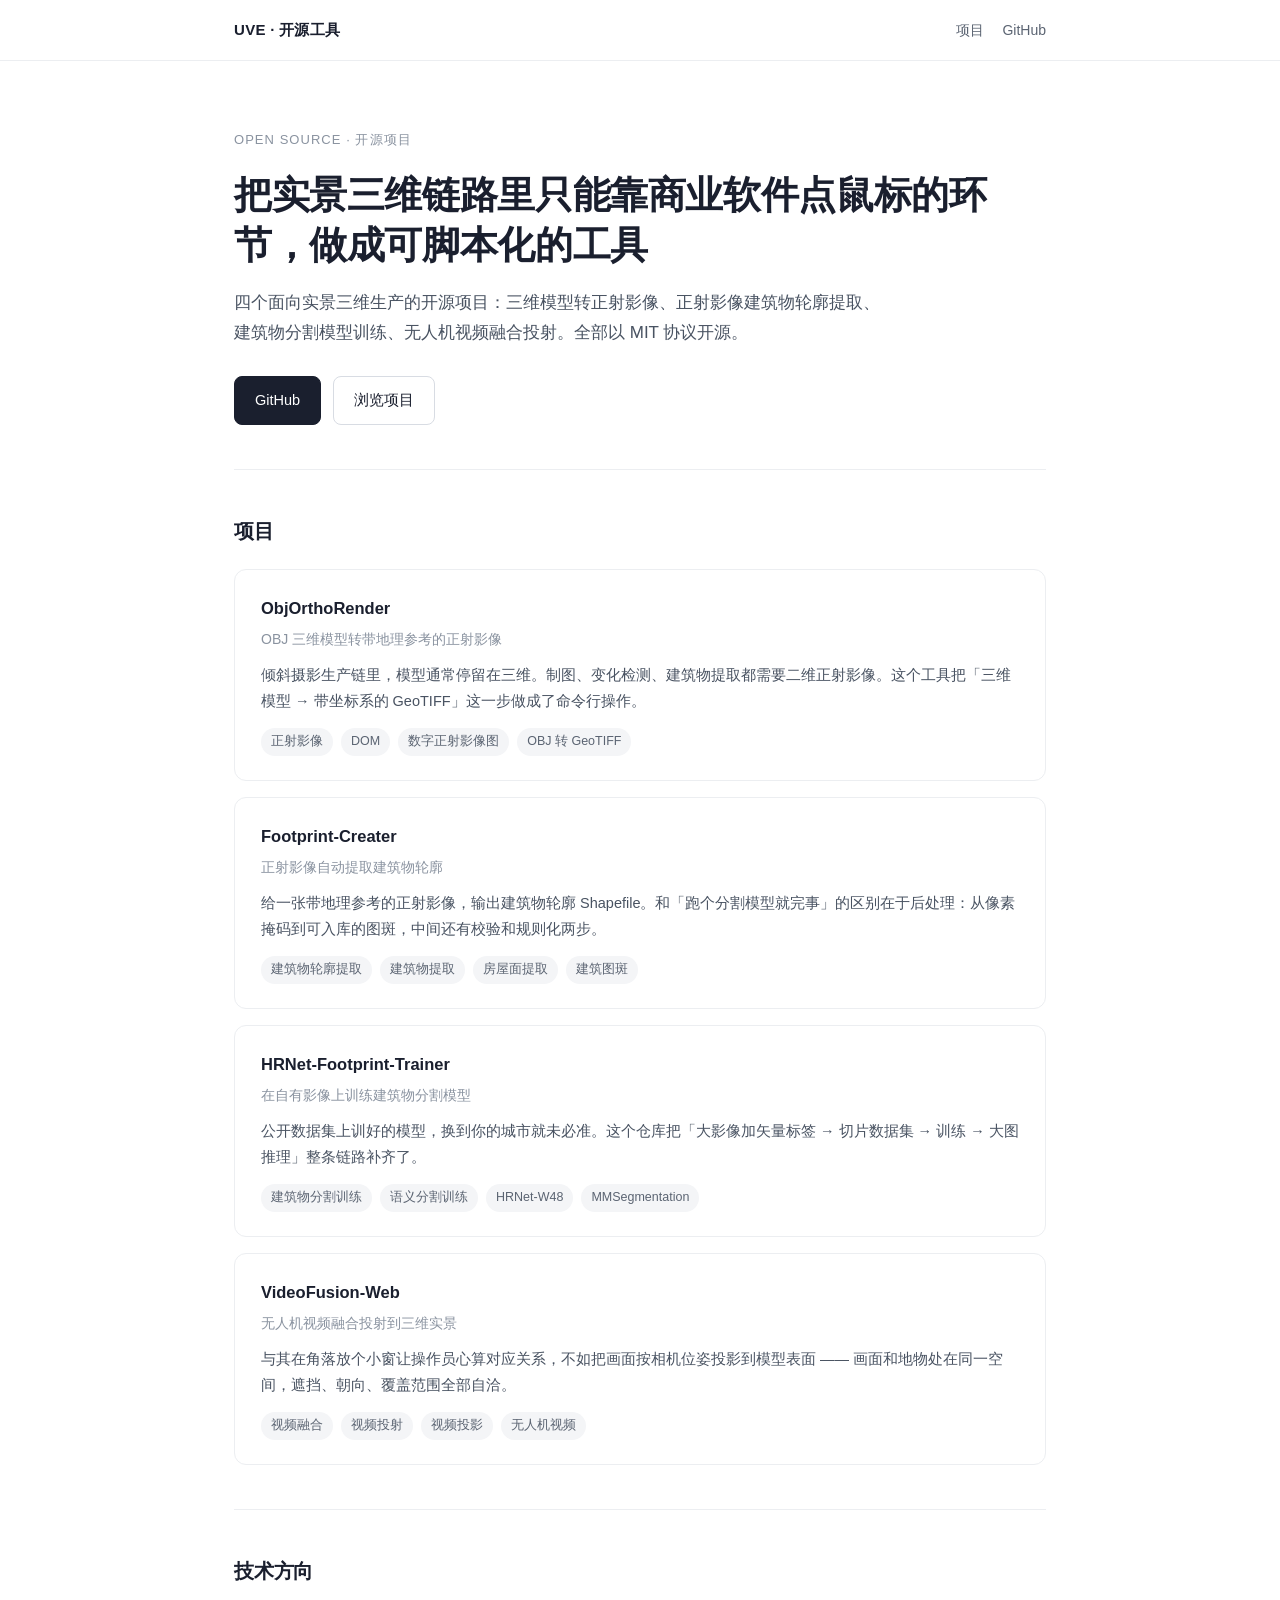
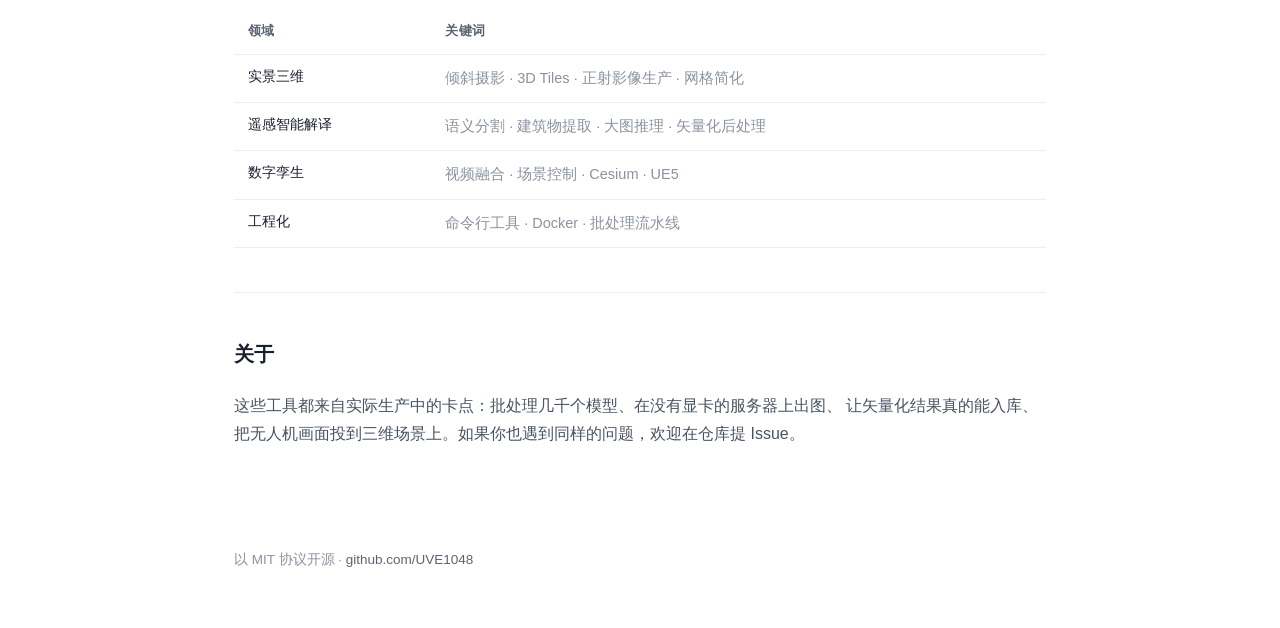
==== index.html @ 940e86a8 "Add project site: hub and 4 project pages with sitemap and structured data" ====
<!DOCTYPE html>
<html lang="zh-CN">
<head>
<meta charset="utf-8">
<meta name="viewport" content="width=device-width,initial-scale=1">
<title>UVE · 三维 GIS、摄影测量与遥感影像处理开源工具</title>
<meta name="description" content="三维 GIS、摄影测量与遥感影像处理的开源工具：OBJ 模型转正射影像、正射影像建筑物轮廓提取、建筑物分割模型训练、无人机视频融合投射。全部 MIT 开源。">
<meta name="keywords" content="正射影像, DOM, 建筑物轮廓提取, 建筑物提取, 遥感影像, 语义分割, HRNet, 视频融合, 数字孪生, 倾斜摄影, 实景三维, GIS, 摄影测量, orthophoto, building footprint, digital twin">
<meta name="author" content="UVE">
<link rel="canonical" href="https://uve1048.github.io/">
<meta property="og:type" content="website">
<meta property="og:site_name" content="UVE · 三维 GIS 与遥感开源工具">
<meta property="og:title" content="UVE · 三维 GIS、摄影测量与遥感影像处理开源工具">
<meta property="og:description" content="三维 GIS、摄影测量与遥感影像处理的开源工具：OBJ 模型转正射影像、正射影像建筑物轮廓提取、建筑物分割模型训练、无人机视频融合投射。全部 MIT 开源。">
<meta property="og:url" content="https://uve1048.github.io/">
<meta property="og:image" content="https://raw.githubusercontent.com/UVE1048/ObjOrthoRender/main/assets/social-preview.png">
<meta name="twitter:card" content="summary_large_image">
<meta name="twitter:title" content="UVE · 三维 GIS、摄影测量与遥感影像处理开源工具">
<meta name="twitter:description" content="三维 GIS、摄影测量与遥感影像处理的开源工具：OBJ 模型转正射影像、正射影像建筑物轮廓提取、建筑物分割模型训练、无人机视频融合投射。全部 MIT 开源。">
<meta name="twitter:image" content="https://raw.githubusercontent.com/UVE1048/ObjOrthoRender/main/assets/social-preview.png">
<link rel="stylesheet" href="/style.css">
<script type="application/ld+json">{"@context": "https://schema.org", "@type": "CollectionPage", "name": "UVE · 三维 GIS 与遥感开源工具", "description": "三维 GIS、摄影测量与遥感影像处理的开源工具：OBJ 模型转正射影像、正射影像建筑物轮廓提取、建筑物分割模型训练、无人机视频融合投射。全部 MIT 开源。", "url": "https://uve1048.github.io/", "hasPart": [{"@type": "SoftwareApplication", "name": "ObjOrthoRender", "url": "https://uve1048.github.io/obj-ortho-render/"}, {"@type": "SoftwareApplication", "name": "Footprint-Creater", "url": "https://uve1048.github.io/footprint-creater/"}, {"@type": "SoftwareApplication", "name": "HRNet-Footprint-Trainer", "url": "https://uve1048.github.io/hrnet-footprint-trainer/"}, {"@type": "SoftwareApplication", "name": "VideoFusion-Web", "url": "https://uve1048.github.io/video-fusion-web/"}]}</script>
</head>
<body style="--accent:#1a56db">
<header class="top"><div class="wrap">
<a class="brand" href="/">UVE · 开源工具</a>
<nav>
<a href="/#projects">项目</a>
<a href="https://github.com/UVE1048">GitHub</a>
</nav>
</div></header>
<div class="wrap">
  <div class="hero">
    <span class="eyebrow">Open Source · 开源项目</span>
    <h1>把实景三维链路里只能靠商业软件点鼠标的环节，做成可脚本化的工具</h1>
    <p class="lede">四个面向实景三维生产的开源项目：三维模型转正射影像、正射影像建筑物轮廓提取、
    建筑物分割模型训练、无人机视频融合投射。全部以 MIT 协议开源。</p>
    <div class="btnrow">
      <a class="btn primary" href="https://github.com/UVE1048">GitHub</a>
      <a class="btn" href="#projects">浏览项目</a>
    </div>
  </div>

  <section id="projects">
    <h2>项目</h2>
    <div class="cards">
    <a class="card" href="/obj-ortho-render/">
      <div class="t">ObjOrthoRender</div>
      <div class="s">OBJ 三维模型转带地理参考的正射影像</div>
      <p class="d">倾斜摄影生产链里，模型通常停留在三维。制图、变化检测、建筑物提取都需要二维正射影像。这个工具把「三维模型 → 带坐标系的 GeoTIFF」这一步做成了命令行操作。</p>
      <div class="tags"><span>正射影像</span><span> DOM</span><span> 数字正射影像图</span><span> OBJ 转 GeoTIFF</span></div>
    </a>
    <a class="card" href="/footprint-creater/">
      <div class="t">Footprint-Creater</div>
      <div class="s">正射影像自动提取建筑物轮廓</div>
      <p class="d">给一张带地理参考的正射影像，输出建筑物轮廓 Shapefile。和「跑个分割模型就完事」的区别在于后处理：从像素掩码到可入库的图斑，中间还有校验和规则化两步。</p>
      <div class="tags"><span>建筑物轮廓提取</span><span> 建筑物提取</span><span> 房屋面提取</span><span> 建筑图斑</span></div>
    </a>
    <a class="card" href="/hrnet-footprint-trainer/">
      <div class="t">HRNet-Footprint-Trainer</div>
      <div class="s">在自有影像上训练建筑物分割模型</div>
      <p class="d">公开数据集上训好的模型，换到你的城市就未必准。这个仓库把「大影像加矢量标签 → 切片数据集 → 训练 → 大图推理」整条链路补齐了。</p>
      <div class="tags"><span>建筑物分割训练</span><span> 语义分割训练</span><span> HRNet-W48</span><span> MMSegmentation</span></div>
    </a>
    <a class="card" href="/video-fusion-web/">
      <div class="t">VideoFusion-Web</div>
      <div class="s">无人机视频融合投射到三维实景</div>
      <p class="d">与其在角落放个小窗让操作员心算对应关系，不如把画面按相机位姿投影到模型表面 —— 画面和地物处在同一空间，遮挡、朝向、覆盖范围全部自洽。</p>
      <div class="tags"><span>视频融合</span><span> 视频投射</span><span> 视频投影</span><span> 无人机视频</span></div>
    </a>
    </div>
  </section>

  <section>
    <h2>技术方向</h2>
    <table>
      <thead><tr><th>领域</th><th>关键词</th></tr></thead>
      <tbody>
        <tr><td>实景三维</td><td>倾斜摄影 · 3D Tiles · 正射影像生产 · 网格简化</td></tr>
        <tr><td>遥感智能解译</td><td>语义分割 · 建筑物提取 · 大图推理 · 矢量化后处理</td></tr>
        <tr><td>数字孪生</td><td>视频融合 · 场景控制 · Cesium · UE5</td></tr>
        <tr><td>工程化</td><td>命令行工具 · Docker · 批处理流水线</td></tr>
      </tbody>
    </table>
  </section>

  <section>
    <h2>关于</h2>
    <p style="color:#495362">这些工具都来自实际生产中的卡点：批处理几千个模型、在没有显卡的服务器上出图、
    让矢量化结果真的能入库、把无人机画面投到三维场景上。如果你也遇到同样的问题，欢迎在仓库提 Issue。</p>
  </section>
</div>
<footer><div class="wrap">
  以 MIT 协议开源 · <a href="https://github.com/UVE1048">github.com/UVE1048</a>
</div></footer>
</body>
</html>
---- style.css ----
*,*::before,*::after{box-sizing:border-box}
html{-webkit-text-size-adjust:100%}
body{margin:0;background:#fff;color:#1a1f2e;
  font:16px/1.75 -apple-system,BlinkMacSystemFont,"Segoe UI","Hiragino Sans GB","PingFang SC","Microsoft YaHei",sans-serif;
  -webkit-font-smoothing:antialiased}
a{color:#1a56db;text-decoration:none}
a:hover{text-decoration:underline}
.wrap{max-width:860px;margin:0 auto;padding:0 24px}

header.top{border-bottom:1px solid #eceef1;background:#fff;position:sticky;top:0;z-index:10}
header.top .wrap{display:flex;align-items:center;gap:20px;height:60px}
header.top .brand{font-weight:600;font-size:15px;letter-spacing:.02em;color:#1a1f2e}
header.top nav{margin-left:auto;display:flex;gap:18px;font-size:14px}
header.top nav a{color:#5b6472}
header.top nav a:hover{color:#1a56db}

.hero{padding:64px 0 44px;border-bottom:1px solid #eceef1}
.hero h1{font-size:clamp(26px,4vw,38px);line-height:1.32;margin:0 0 18px;letter-spacing:-.01em;font-weight:700}
.hero p.lede{font-size:17px;color:#495362;margin:0;max-width:70ch}
.hero .eyebrow{display:inline-block;font-size:13px;letter-spacing:.08em;color:#8a93a0;
  text-transform:uppercase;margin-bottom:18px}

section{padding:44px 0;border-bottom:1px solid #eceef1}
section:last-of-type{border-bottom:0}
h2{font-size:20px;margin:0 0 20px;letter-spacing:-.01em;font-weight:650}
h3{font-size:15px;margin:0 0 6px;font-weight:650}

ul.pain{margin:0;padding-left:0;list-style:none}
ul.pain li{position:relative;padding-left:22px;margin-bottom:12px;color:#495362}
ul.pain li::before{content:"";position:absolute;left:4px;top:11px;width:5px;height:5px;
  border-radius:50%;background:#c9403a}

ol.how{margin:0;padding-left:0;list-style:none;counter-reset:h}
ol.how li{counter-increment:h;position:relative;padding-left:40px;margin-bottom:22px}
ol.how li::before{content:counter(h);position:absolute;left:0;top:1px;width:26px;height:26px;
  border-radius:8px;background:#f4f5f7;color:#5b6472;font-size:13px;font-weight:600;
  display:flex;align-items:center;justify-content:center}
ol.how p{margin:0;color:#495362}

pre{background:#f7f8fa;border:1px solid #eceef1;border-radius:10px;padding:18px 20px;
  overflow-x:auto;margin:0;font-size:13.5px;line-height:1.65}
code{font-family:ui-monospace,SFMono-Regular,"SF Mono",Menlo,Consolas,monospace}
p code,li code,td code{background:#f4f5f7;padding:2px 6px;border-radius:5px;font-size:13px}

table{width:100%;border-collapse:collapse;font-size:14.5px}
th,td{text-align:left;padding:11px 14px;border-bottom:1px solid #eceef1;vertical-align:top}
th{font-weight:600;color:#5b6472;font-size:13px;letter-spacing:.03em;text-transform:uppercase}
td:first-child{font-family:ui-monospace,SFMono-Regular,Menlo,monospace;font-size:13.5px;white-space:nowrap}
td:nth-child(2){color:#8a93a0;white-space:nowrap}

.callout{background:#fbfbfc;border:1px solid #eceef1;border-left:3px solid var(--accent,#1a56db);
  border-radius:0 8px 8px 0;padding:16px 20px;font-size:14.5px;color:#495362;margin-top:24px}

.btnrow{display:flex;flex-wrap:wrap;gap:12px;margin-top:28px}
.btn{display:inline-block;padding:11px 20px;border-radius:8px;font-size:14.5px;font-weight:500;
  border:1px solid #d8dce3;color:#1a1f2e;background:#fff}
.btn:hover{text-decoration:none;border-color:#1a56db;color:#1a56db}
.btn.primary{background:#1a1f2e;border-color:#1a1f2e;color:#fff}
.btn.primary:hover{background:#2b3244;color:#fff;border-color:#2b3244}

.cards{display:grid;gap:16px}
.card{display:block;border:1px solid #eceef1;border-radius:12px;padding:24px 26px;
  transition:border-color .15s,box-shadow .15s}
.card:hover{border-color:#d8dce3;box-shadow:0 2px 12px rgba(20,30,50,.05);text-decoration:none}
.card .t{font-size:16.5px;font-weight:650;color:#1a1f2e;margin-bottom:4px}
.card .s{font-size:14px;color:#8a93a0;margin-bottom:12px}
.card .d{font-size:14.5px;color:#495362;margin:0}
.card .tags{margin-top:14px;display:flex;flex-wrap:wrap;gap:8px}
.card .tags span{font-size:12.5px;color:#5b6472;background:#f4f5f7;padding:3px 10px;border-radius:999px}

footer{padding:40px 0 56px;font-size:13.5px;color:#8a93a0}
footer a{color:#5b6472}

.backlink{font-size:14px;display:inline-block;margin-bottom:26px;color:#8a93a0}
@media(max-width:640px){
  .hero{padding:40px 0 32px}
  section{padding:34px 0}
  header.top nav{display:none}
  th,td{padding:9px 10px}
}
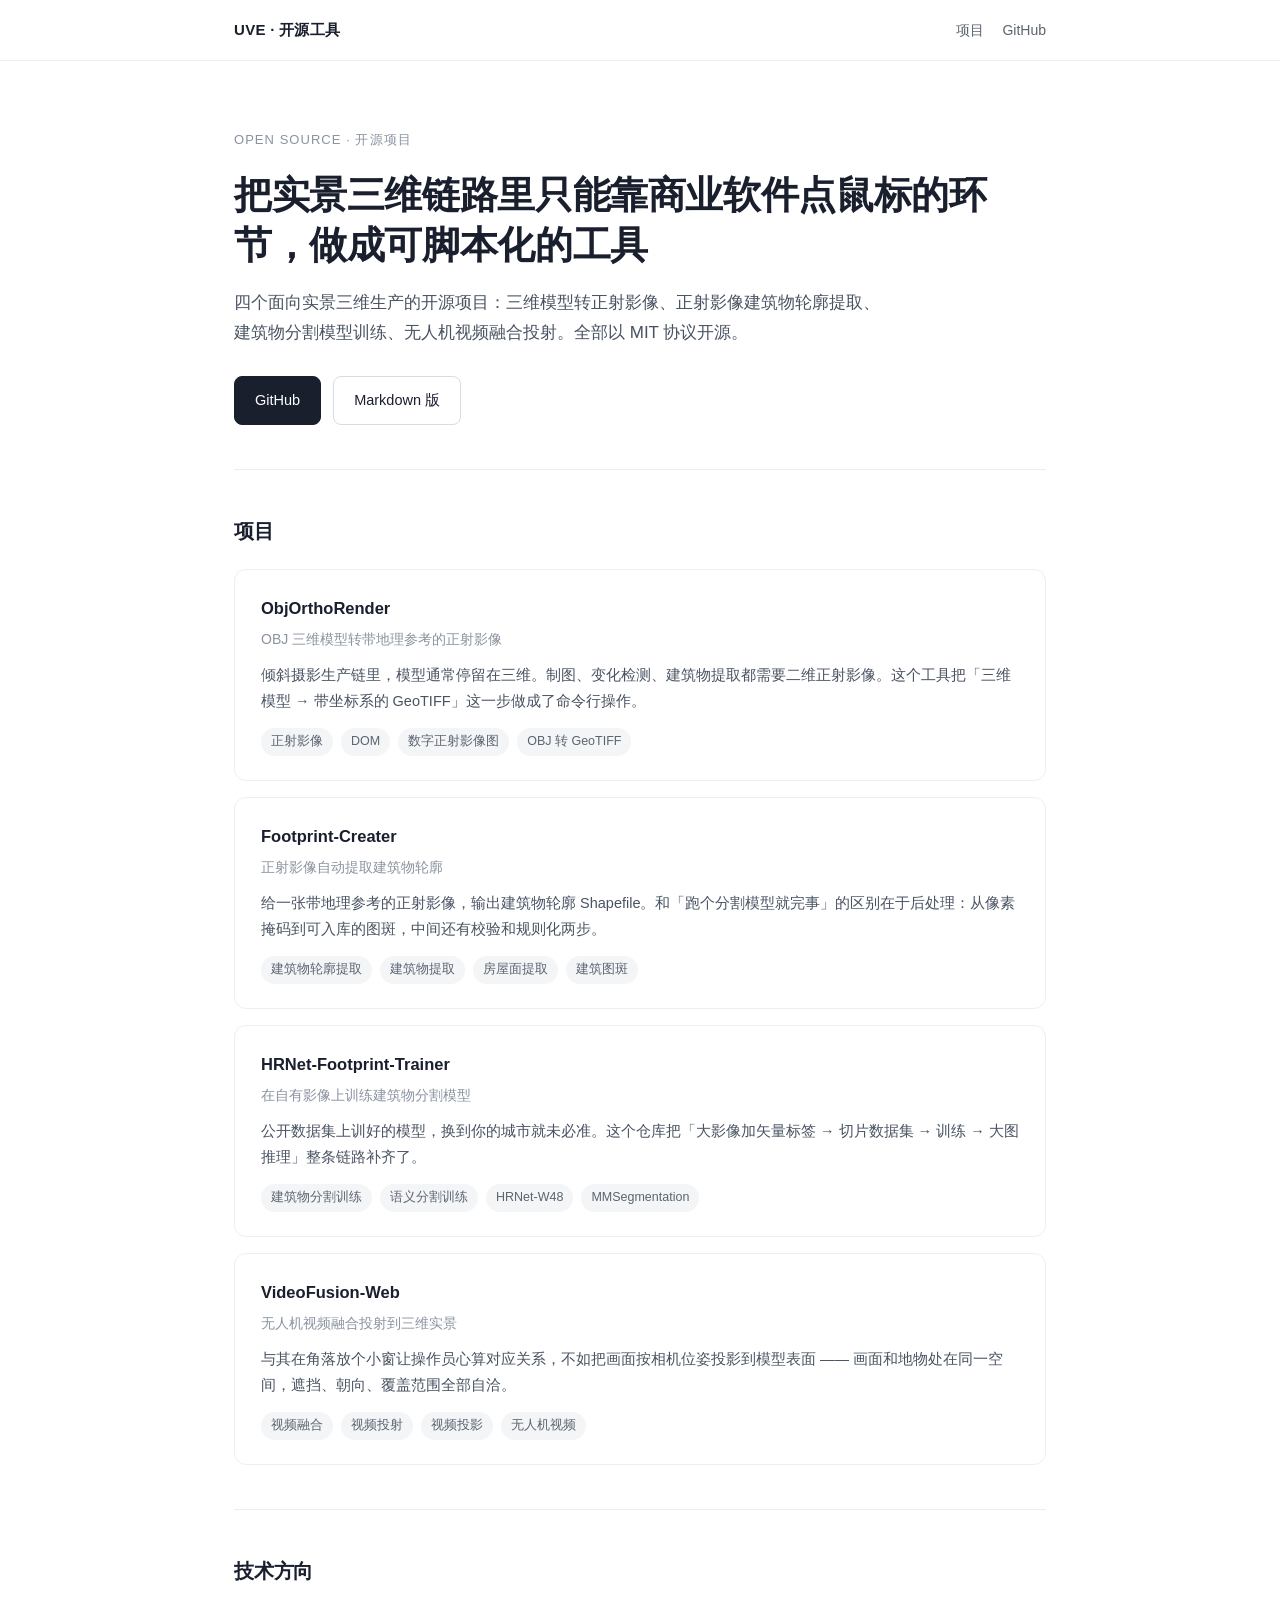
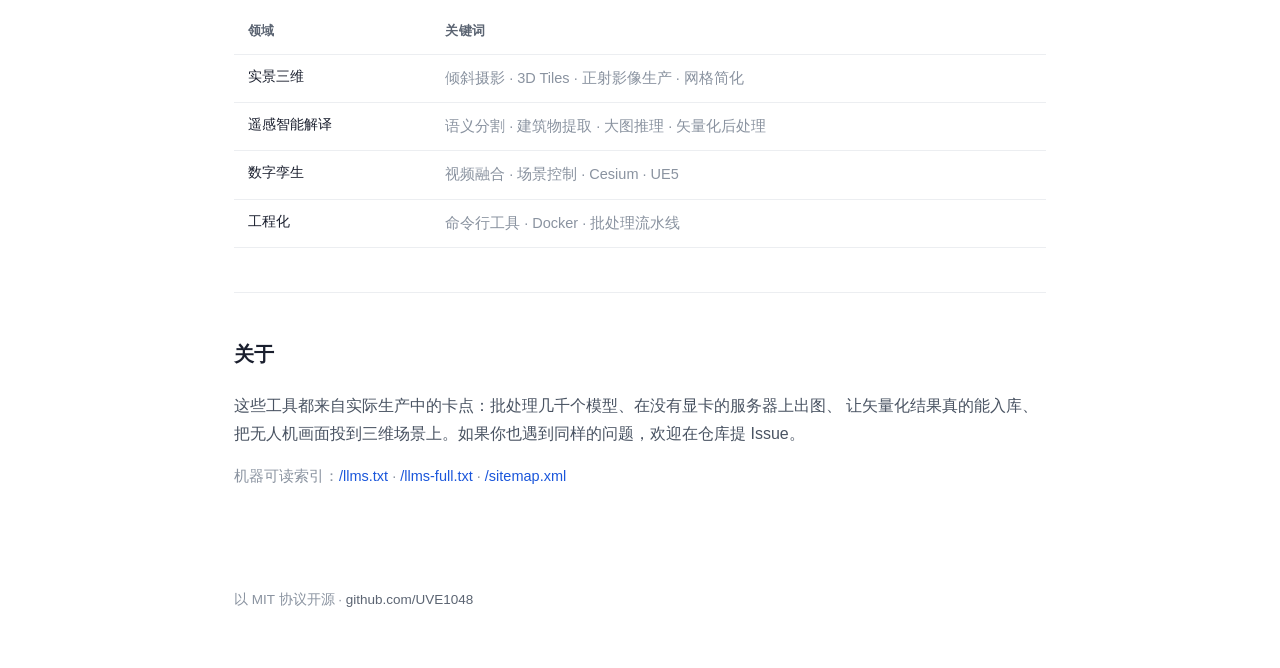
==== commit b86dd47b: "Add AI-retrieval layer: FAQ schema, markdown twins, llms.txt/llms-full.txt, AI-crawler robots" ====
--- a/index.html
+++ b/index.html
@@ -19,7 +19,8 @@
 <meta name="twitter:description" content="三维 GIS、摄影测量与遥感影像处理的开源工具：OBJ 模型转正射影像、正射影像建筑物轮廓提取、建筑物分割模型训练、无人机视频融合投射。全部 MIT 开源。">
 <meta name="twitter:image" content="https://raw.githubusercontent.com/UVE1048/ObjOrthoRender/main/assets/social-preview.png">
 <link rel="stylesheet" href="/style.css">
-<script type="application/ld+json">{"@context": "https://schema.org", "@type": "CollectionPage", "name": "UVE · 三维 GIS 与遥感开源工具", "description": "三维 GIS、摄影测量与遥感影像处理的开源工具：OBJ 模型转正射影像、正射影像建筑物轮廓提取、建筑物分割模型训练、无人机视频融合投射。全部 MIT 开源。", "url": "https://uve1048.github.io/", "hasPart": [{"@type": "SoftwareApplication", "name": "ObjOrthoRender", "url": "https://uve1048.github.io/obj-ortho-render/"}, {"@type": "SoftwareApplication", "name": "Footprint-Creater", "url": "https://uve1048.github.io/footprint-creater/"}, {"@type": "SoftwareApplication", "name": "HRNet-Footprint-Trainer", "url": "https://uve1048.github.io/hrnet-footprint-trainer/"}, {"@type": "SoftwareApplication", "name": "VideoFusion-Web", "url": "https://uve1048.github.io/video-fusion-web/"}]}</script>
+<link rel="alternate" type="text/markdown" href="https://uve1048.github.io/index.md">
+<script type="application/ld+json">[{"@context": "https://schema.org", "@type": "CollectionPage", "name": "UVE · 三维 GIS 与遥感开源工具", "description": "三维 GIS、摄影测量与遥感影像处理的开源工具：OBJ 模型转正射影像、正射影像建筑物轮廓提取、建筑物分割模型训练、无人机视频融合投射。全部 MIT 开源。", "url": "https://uve1048.github.io/", "hasPart": [{"@type": "SoftwareApplication", "name": "ObjOrthoRender", "url": "https://uve1048.github.io/obj-ortho-render/", "description": "倾斜摄影生产链里，模型通常停留在三维。制图、变化检测、建筑物提取都需要二维正射影像。这个工具把「三维模型 → 带坐标系的 GeoTIFF」这一步做成了命令行操作。"}, {"@type": "SoftwareApplication", "name": "Footprint-Creater", "url": "https://uve1048.github.io/footprint-creater/", "description": "给一张带地理参考的正射影像，输出建筑物轮廓 Shapefile。和「跑个分割模型就完事」的区别在于后处理：从像素掩码到可入库的图斑，中间还有校验和规则化两步。"}, {"@type": "SoftwareApplication", "name": "HRNet-Footprint-Trainer", "url": "https://uve1048.github.io/hrnet-footprint-trainer/", "description": "公开数据集上训好的模型，换到你的城市就未必准。这个仓库把「大影像加矢量标签 → 切片数据集 → 训练 → 大图推理」整条链路补齐了。"}, {"@type": "SoftwareApplication", "name": "VideoFusion-Web", "url": "https://uve1048.github.io/video-fusion-web/", "description": "与其在角落放个小窗让操作员心算对应关系，不如把画面按相机位姿投影到模型表面 —— 画面和地物处在同一空间，遮挡、朝向、覆盖范围全部自洽。"}]}, {"@context": "https://schema.org", "@type": "WebSite", "name": "UVE · 开源工具", "url": "https://uve1048.github.io/", "inLanguage": "zh-CN", "author": {"@type": "Person", "name": "UVE", "url": "https://github.com/UVE1048"}}]</script>
 </head>
 <body style="--accent:#1a56db">
 <header class="top"><div class="wrap">
@@ -37,7 +38,7 @@
     建筑物分割模型训练、无人机视频融合投射。全部以 MIT 协议开源。</p>
     <div class="btnrow">
       <a class="btn primary" href="https://github.com/UVE1048">GitHub</a>
-      <a class="btn" href="#projects">浏览项目</a>
+      <a class="btn" href="/index.md">Markdown 版</a>
     </div>
   </div>
 
@@ -88,10 +89,10 @@
     <h2>关于</h2>
     <p style="color:#495362">这些工具都来自实际生产中的卡点：批处理几千个模型、在没有显卡的服务器上出图、
     让矢量化结果真的能入库、把无人机画面投到三维场景上。如果你也遇到同样的问题，欢迎在仓库提 Issue。</p>
+    <p style="color:#8a93a0;font-size:14.5px">机器可读索引：<a href="/llms.txt">/llms.txt</a> ·
+    <a href="/llms-full.txt">/llms-full.txt</a> · <a href="/sitemap.xml">/sitemap.xml</a></p>
   </section>
 </div>
-<footer><div class="wrap">
-  以 MIT 协议开源 · <a href="https://github.com/UVE1048">github.com/UVE1048</a>
-</div></footer>
+<footer><div class="wrap">以 MIT 协议开源 · <a href="https://github.com/UVE1048">github.com/UVE1048</a></div></footer>
 </body>
 </html>
--- a/style.css
+++ b/style.css
@@ -78,3 +78,18 @@
   header.top nav{display:none}
   th,td{padding:9px 10px}
 }
+
+.bc{font-size:14px;color:#8a93a0;padding-top:28px}
+.bc a{color:#8a93a0}
+.bc span{margin:0 8px}
+.bc b{color:#1a1f2e;font-weight:600}
+.aliases{display:flex;flex-wrap:wrap;gap:8px}
+.aliases .al{font-size:13px;color:#5b6472;background:#f4f5f7;padding:5px 12px;border-radius:999px}
+.faq details{border-bottom:1px solid #eceef1;padding:14px 0}
+.faq details:last-child{border-bottom:0}
+.faq summary{cursor:pointer;font-weight:600;font-size:15.5px;color:#1a1f2e;list-style:none}
+.faq summary::-webkit-details-marker{display:none}
+.faq summary::before{content:"›";display:inline-block;margin-right:10px;color:#8a93a0;
+  transition:transform .15s;transform:rotate(0deg)}
+.faq details[open] summary::before{transform:rotate(90deg)}
+.faq p{margin:12px 0 0 22px;color:#495362;font-size:14.5px}
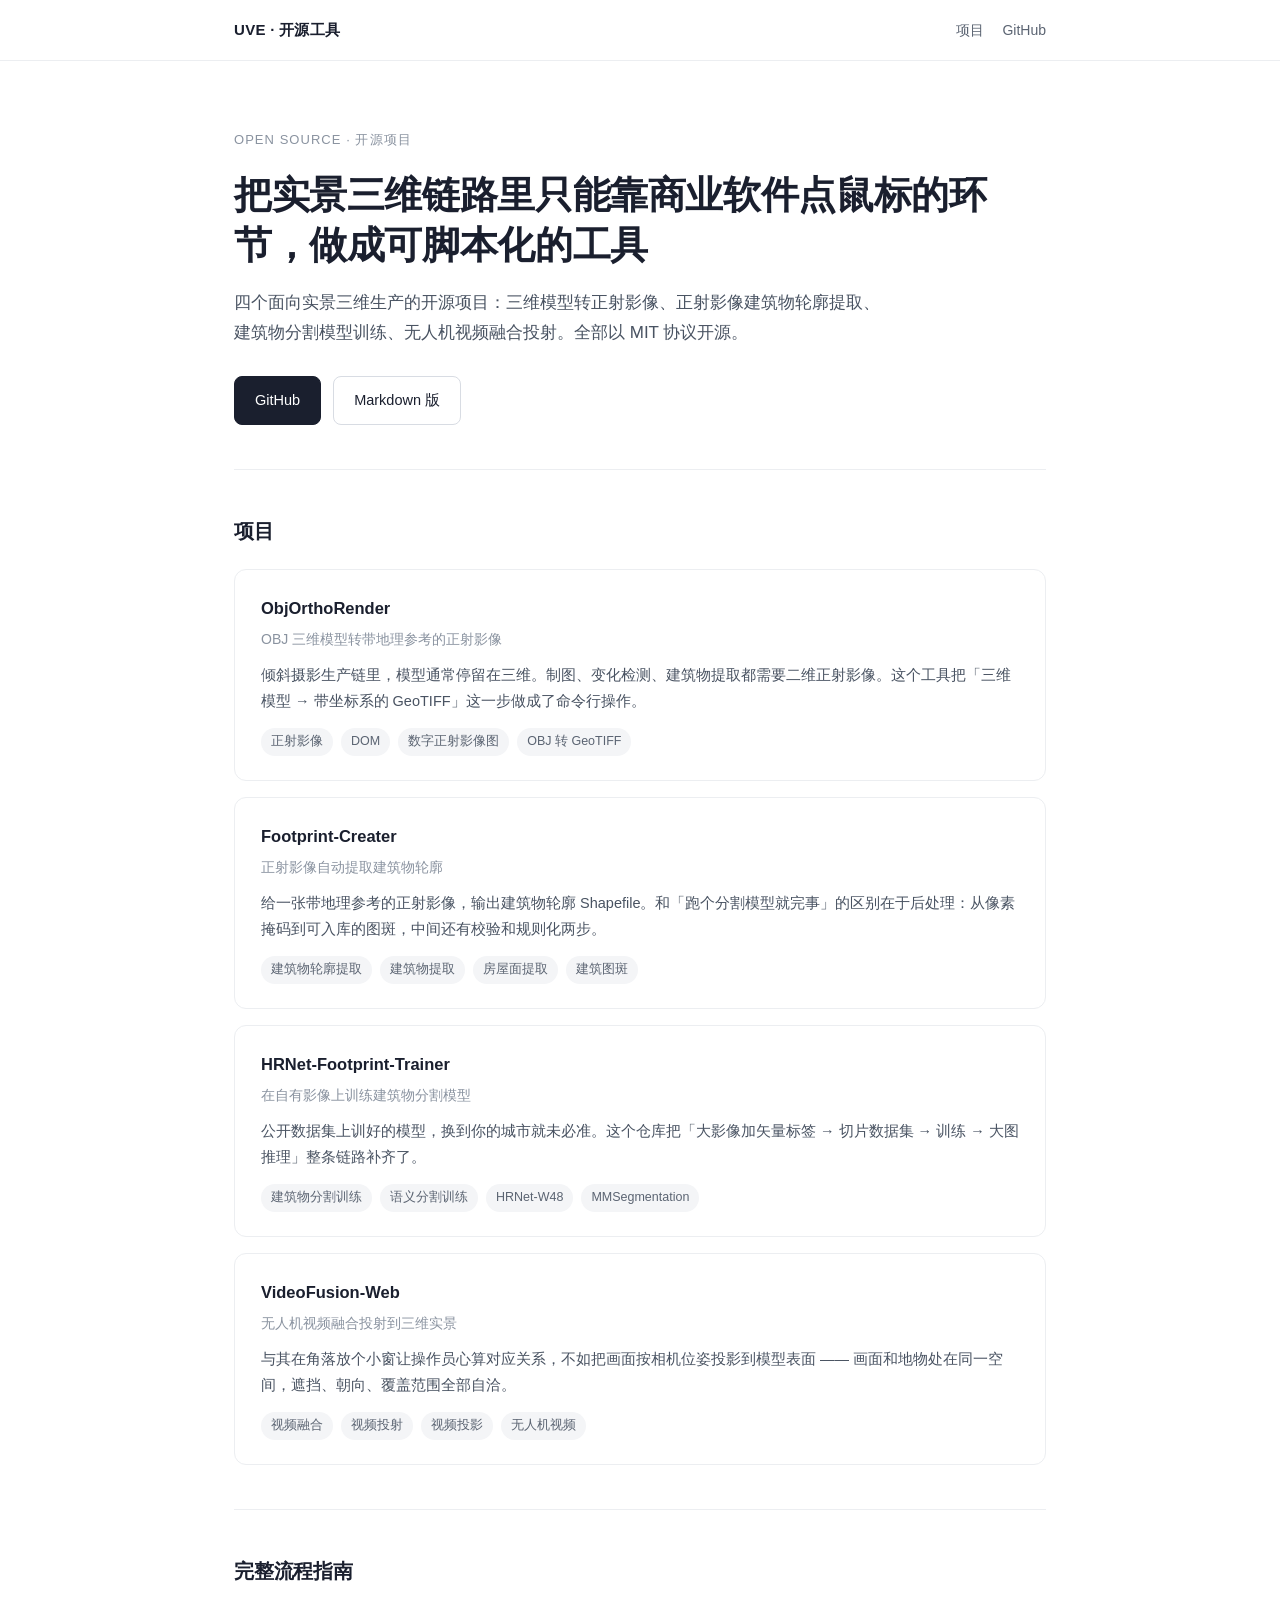
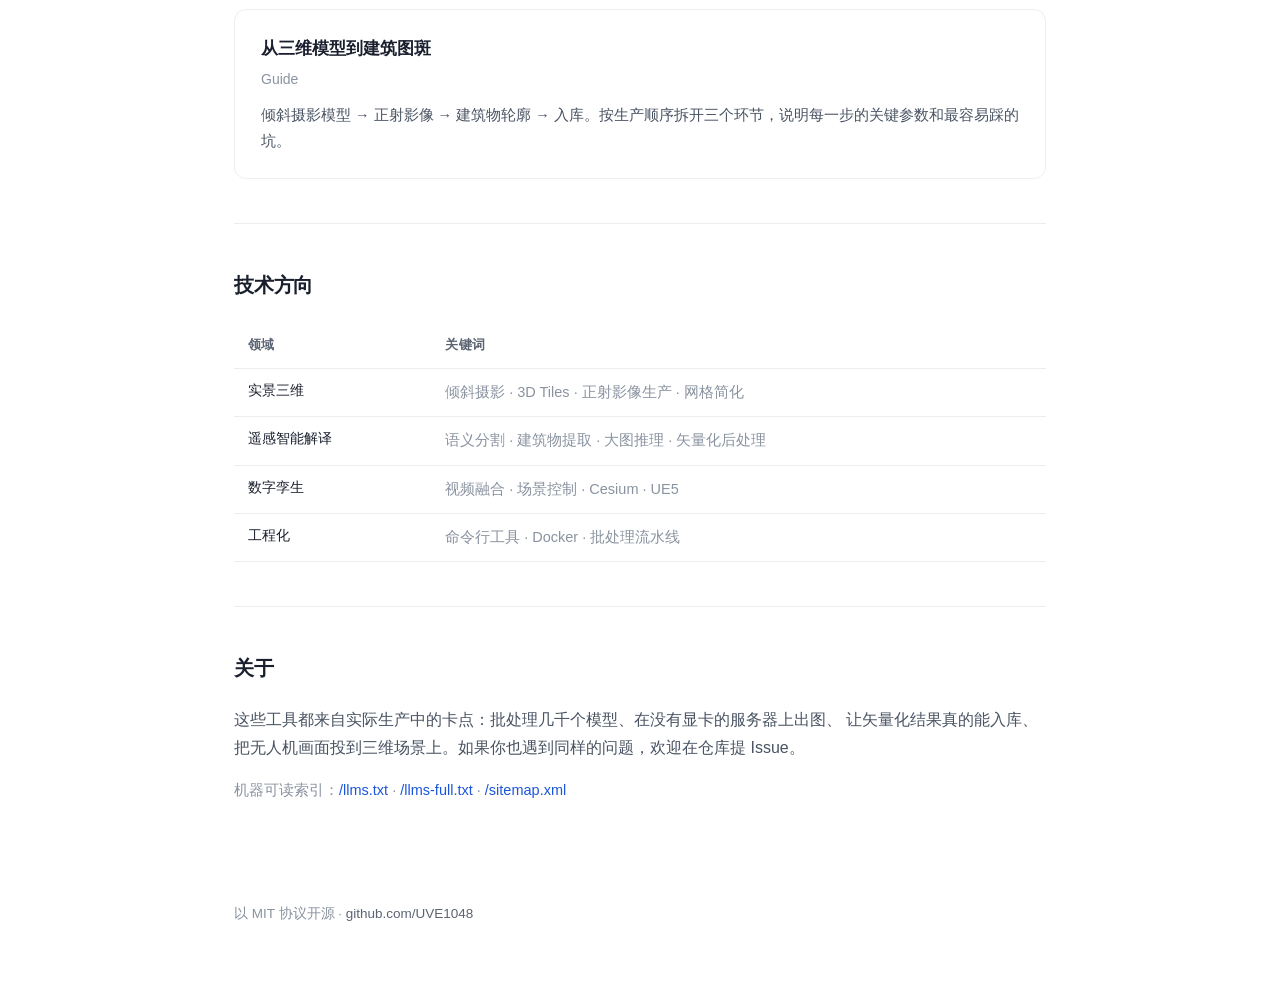
==== commit 93aa9147: "Add end-to-end guide page with TechArticle schema and markdown twin" ====
--- a/index.html
+++ b/index.html
@@ -72,6 +72,15 @@
     </div>
   </section>
 
+
+  <section>
+    <h2>完整流程指南</h2>
+    <a class="card" href="/guide/">
+      <div class="t">从三维模型到建筑图斑</div>
+      <div class="s">Guide</div>
+      <p class="d">倾斜摄影模型 → 正射影像 → 建筑物轮廓 → 入库。按生产顺序拆开三个环节，说明每一步的关键参数和最容易踩的坑。</p>
+    </a>
+  </section>
   <section>
     <h2>技术方向</h2>
     <table>
